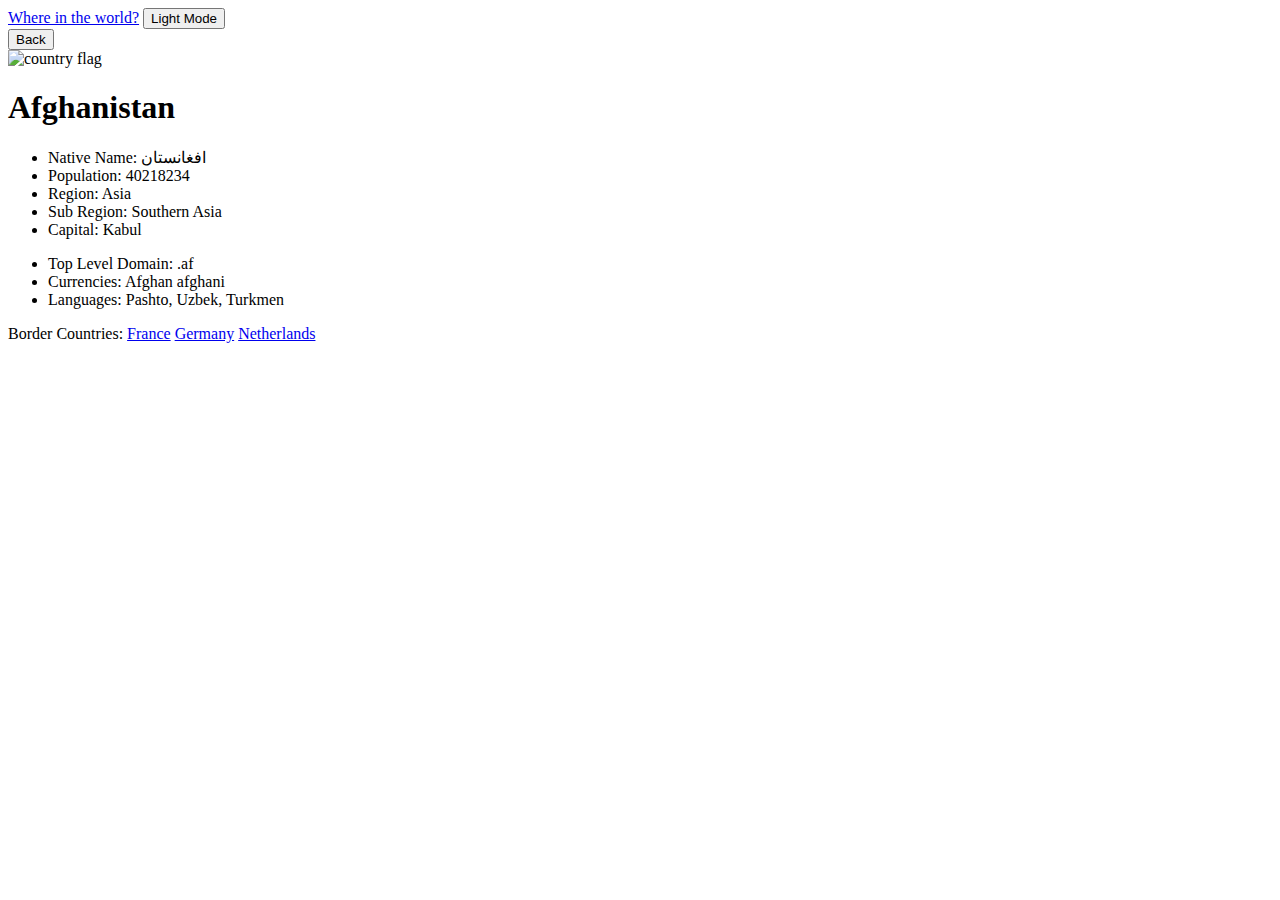
==== details.html @ ef3fdf07 "details html done" ====
<!DOCTYPE html>
<html lang="en">
  <head>
    <meta charset="UTF-8" />
    <meta http-equiv="X-UA-Compatible" content="IE=edge" />
    <meta name="viewport" content="width=device-width, initial-scale=1.0" />
    <title>REST Countries API with color theme switcher</title>
    <script
      src="https://kit.fontawesome.com/871a488792.js"
      crossorigin="anonymous"
    ></script>
    <style>
      img {
        max-width: 100%;
      }
    </style>
  </head>
  <body>
    <header>
      <a class="logo" href="/index.html">Where in the world?</a>
      <!-- <button class="theme-switch">
        <i class="fa-solid fa-moon"></i> Dark Mode
      </button> -->
      <button class="theme-switch">
        <i class="fa-solid fa-sun"></i> Light Mode
      </button>
    </header>
    <main>
      <div class="back">
        <button><i class="fa-solid fa-arrow-left"></i> Back</button>
      </div>
      <div class="details">
        <div class="img">
          <img
            src="https://upload.wikimedia.org/wikipedia/commons/5/5c/Flag_of_the_Taliban.svg"
            alt="country flag"
          />
        </div>
        <div class="details">
          <h1>Afghanistan</h1>
          <div>
            <ul>
              <li>Native Name: <span>افغانستان</span></li>
              <li>Population: <span>40218234</span></li>
              <li>Region: <span>Asia</span></li>
              <li>Sub Region: <span>Southern Asia</span></li>
              <li>Capital: <span>Kabul</span></li>
            </ul>
            <ul>
              <li>Top Level Domain: <span>.af</span></li>
              <li>Currencies: <span>Afghan afghani</span></li>
              <li>Languages: <span>Pashto, Uzbek, Turkmen</span></li>
            </ul>
          </div>
          <p>
            Border Countries: <a href="#">France</a> <a href="#">Germany</a>
            <a href="#">Netherlands</a>
          </p>
        </div>
      </div>
    </main>
  </body>
</html>
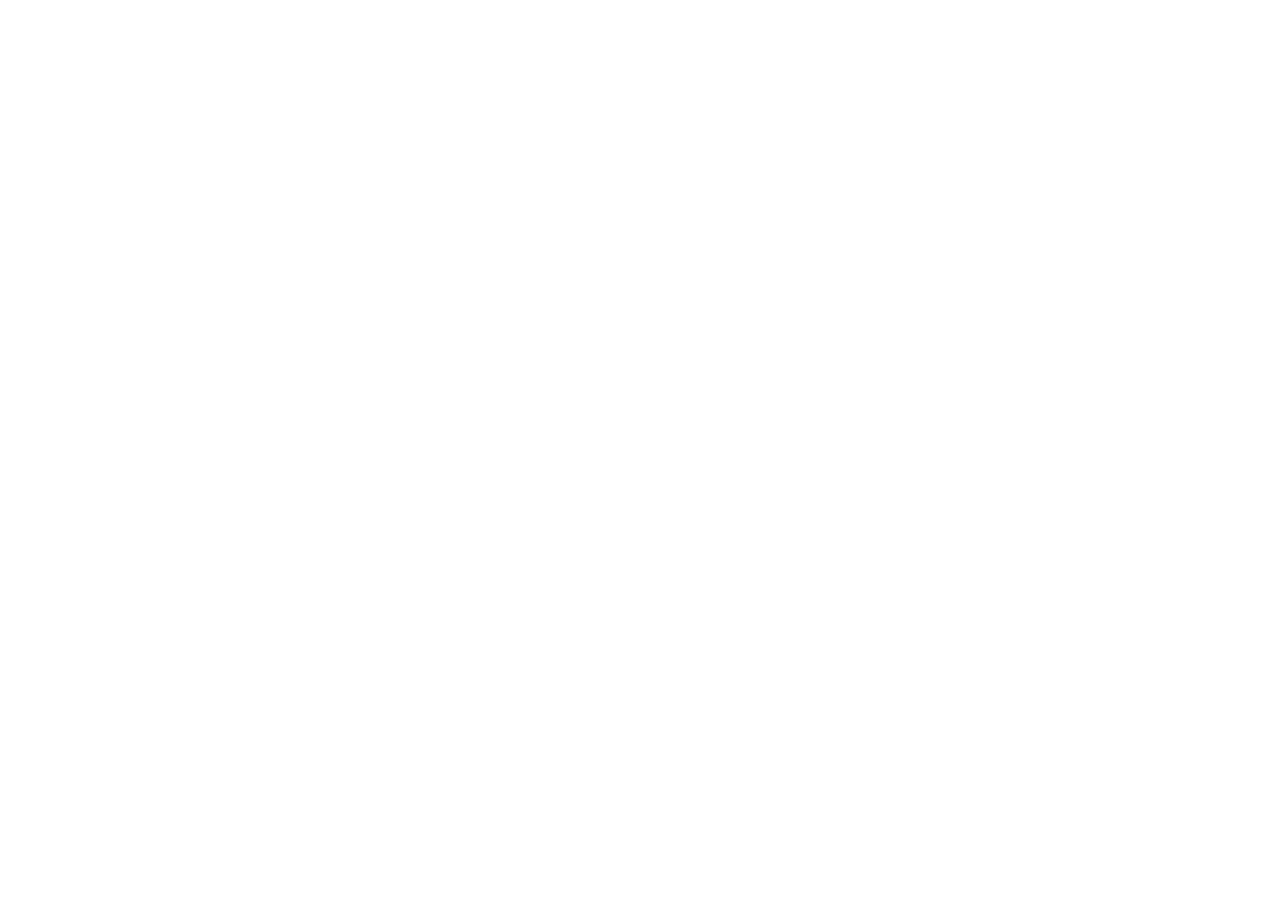
==== commit 9083190c: "commented out all code" ====
--- a/details.html
+++ b/details.html
@@ -1,63 +1,63 @@
-<!DOCTYPE html>
-<html lang="en">
-  <head>
-    <meta charset="UTF-8" />
-    <meta http-equiv="X-UA-Compatible" content="IE=edge" />
-    <meta name="viewport" content="width=device-width, initial-scale=1.0" />
-    <title>REST Countries API with color theme switcher</title>
-    <script
-      src="https://kit.fontawesome.com/871a488792.js"
-      crossorigin="anonymous"
-    ></script>
-    <style>
-      img {
-        max-width: 100%;
-      }
-    </style>
-  </head>
-  <body>
-    <header>
-      <a class="logo" href="/index.html">Where in the world?</a>
-      <!-- <button class="theme-switch">
-        <i class="fa-solid fa-moon"></i> Dark Mode
-      </button> -->
-      <button class="theme-switch">
-        <i class="fa-solid fa-sun"></i> Light Mode
-      </button>
-    </header>
-    <main>
-      <div class="back">
-        <button><i class="fa-solid fa-arrow-left"></i> Back</button>
-      </div>
-      <div class="details">
-        <div class="img">
-          <img
-            src="https://upload.wikimedia.org/wikipedia/commons/5/5c/Flag_of_the_Taliban.svg"
-            alt="country flag"
-          />
-        </div>
-        <div class="details">
-          <h1>Afghanistan</h1>
-          <div>
-            <ul>
-              <li>Native Name: <span>افغانستان</span></li>
-              <li>Population: <span>40218234</span></li>
-              <li>Region: <span>Asia</span></li>
-              <li>Sub Region: <span>Southern Asia</span></li>
-              <li>Capital: <span>Kabul</span></li>
-            </ul>
-            <ul>
-              <li>Top Level Domain: <span>.af</span></li>
-              <li>Currencies: <span>Afghan afghani</span></li>
-              <li>Languages: <span>Pashto, Uzbek, Turkmen</span></li>
-            </ul>
-          </div>
-          <p>
-            Border Countries: <a href="#">France</a> <a href="#">Germany</a>
-            <a href="#">Netherlands</a>
-          </p>
-        </div>
-      </div>
-    </main>
-  </body>
-</html>
+<!-- <!DOCTYPE html> -->
+<!-- <html lang="en"> -->
+<!-- <head> -->
+<!-- <meta charset="UTF-8" /> -->
+<!-- <meta http-equiv="X-UA-Compatible" content="IE=edge" /> -->
+<!-- <meta name="viewport" content="width=device-width, initial-scale=1.0" /> -->
+<!-- <title>REST Countries API with color theme switcher</title> -->
+<!-- <script -->
+<!-- src="https://kit.fontawesome.com/871a488792.js" -->
+<!-- crossorigin="anonymous" -->
+<!-- ></script> -->
+<!-- <style> -->
+<!-- /* img { */ -->
+<!-- /* max-width: 100%; */ -->
+<!-- /* } */ -->
+<!-- /* </style> */ -->
+<!-- </head> -->
+<!-- <body> -->
+<!-- <header> -->
+<!-- <a class="logo" href="/index.html">Where in the world?</a> -->
+<!-- <button class="theme-switch"> -->
+<!-- <i class="fa-solid fa-moon"></i> Dark Mode -->
+<!-- </button> -->
+<!-- <button class="theme-switch"> -->
+<!-- <i class="fa-solid fa-sun"></i> Light Mode -->
+<!-- </button> -->
+<!-- </header> -->
+<!-- <main> -->
+<!-- <div class="back"> -->
+<!-- <button><i class="fa-solid fa-arrow-left"></i> Back</button> -->
+<!-- </div> -->
+<!-- <div class="details"> -->
+<!-- <div class="img"> -->
+<!-- <img -->
+<!-- src="https://upload.wikimedia.org/wikipedia/commons/5/5c/Flag_of_the_Taliban.svg" -->
+<!-- alt="country flag" -->
+<!-- /> -->
+<!-- </div> -->
+<!-- <div class="details"> -->
+<!-- <h1>Afghanistan</h1> -->
+<!-- <div> -->
+<!-- <ul> -->
+<!-- <li>Native Name: <span>افغانستان</span></li> -->
+<!-- <li>Population: <span>40218234</span></li> -->
+<!-- <li>Region: <span>Asia</span></li> -->
+<!-- <li>Sub Region: <span>Southern Asia</span></li> -->
+<!-- <li>Capital: <span>Kabul</span></li> -->
+<!-- </ul> -->
+<!-- <ul> -->
+<!-- <li>Top Level Domain: <span>.af</span></li> -->
+<!-- <li>Currencies: <span>Afghan afghani</span></li> -->
+<!-- <li>Languages: <span>Pashto, Uzbek, Turkmen</span></li> -->
+<!-- </ul> -->
+<!-- </div> -->
+<!-- <p> -->
+<!-- Border Countries: <a href="#">France</a> <a href="#">Germany</a> -->
+<!-- <a href="#">Netherlands</a> -->
+<!-- </p> -->
+<!-- </div> -->
+<!-- </div> -->
+<!-- </main> -->
+<!-- </body> -->
+<!-- </html> -->
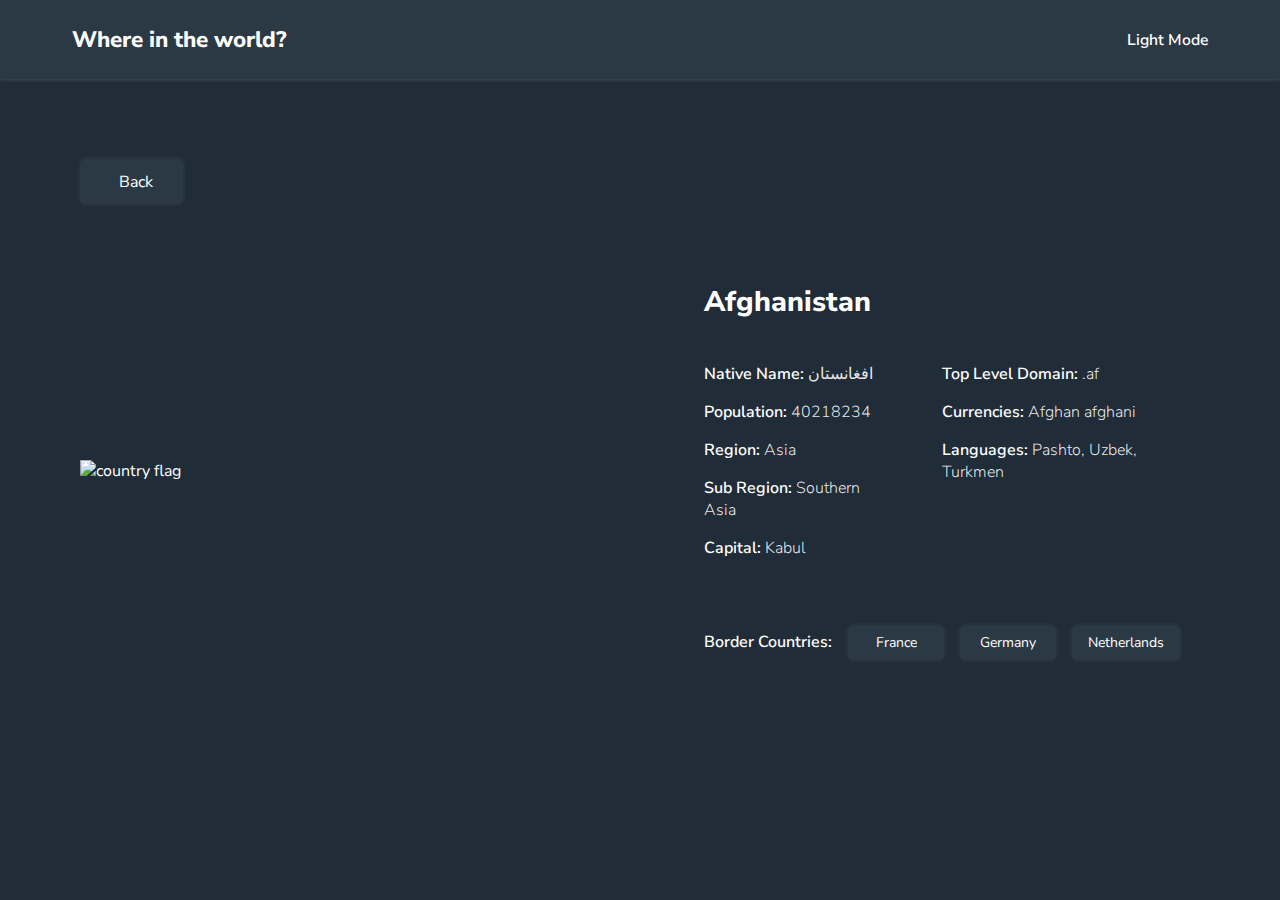
==== commit 7dae74b8: "details css done" ====
--- a/details.html
+++ b/details.html
@@ -1,63 +1,59 @@
-<!-- <!DOCTYPE html> -->
-<!-- <html lang="en"> -->
-<!-- <head> -->
-<!-- <meta charset="UTF-8" /> -->
-<!-- <meta http-equiv="X-UA-Compatible" content="IE=edge" /> -->
-<!-- <meta name="viewport" content="width=device-width, initial-scale=1.0" /> -->
-<!-- <title>REST Countries API with color theme switcher</title> -->
-<!-- <script -->
-<!-- src="https://kit.fontawesome.com/871a488792.js" -->
-<!-- crossorigin="anonymous" -->
-<!-- ></script> -->
-<!-- <style> -->
-<!-- /* img { */ -->
-<!-- /* max-width: 100%; */ -->
-<!-- /* } */ -->
-<!-- /* </style> */ -->
-<!-- </head> -->
-<!-- <body> -->
-<!-- <header> -->
-<!-- <a class="logo" href="/index.html">Where in the world?</a> -->
-<!-- <button class="theme-switch"> -->
-<!-- <i class="fa-solid fa-moon"></i> Dark Mode -->
-<!-- </button> -->
-<!-- <button class="theme-switch"> -->
-<!-- <i class="fa-solid fa-sun"></i> Light Mode -->
-<!-- </button> -->
-<!-- </header> -->
-<!-- <main> -->
-<!-- <div class="back"> -->
-<!-- <button><i class="fa-solid fa-arrow-left"></i> Back</button> -->
-<!-- </div> -->
-<!-- <div class="details"> -->
-<!-- <div class="img"> -->
-<!-- <img -->
-<!-- src="https://upload.wikimedia.org/wikipedia/commons/5/5c/Flag_of_the_Taliban.svg" -->
-<!-- alt="country flag" -->
-<!-- /> -->
-<!-- </div> -->
-<!-- <div class="details"> -->
-<!-- <h1>Afghanistan</h1> -->
-<!-- <div> -->
-<!-- <ul> -->
-<!-- <li>Native Name: <span>افغانستان</span></li> -->
-<!-- <li>Population: <span>40218234</span></li> -->
-<!-- <li>Region: <span>Asia</span></li> -->
-<!-- <li>Sub Region: <span>Southern Asia</span></li> -->
-<!-- <li>Capital: <span>Kabul</span></li> -->
-<!-- </ul> -->
-<!-- <ul> -->
-<!-- <li>Top Level Domain: <span>.af</span></li> -->
-<!-- <li>Currencies: <span>Afghan afghani</span></li> -->
-<!-- <li>Languages: <span>Pashto, Uzbek, Turkmen</span></li> -->
-<!-- </ul> -->
-<!-- </div> -->
-<!-- <p> -->
-<!-- Border Countries: <a href="#">France</a> <a href="#">Germany</a> -->
-<!-- <a href="#">Netherlands</a> -->
-<!-- </p> -->
-<!-- </div> -->
-<!-- </div> -->
-<!-- </main> -->
-<!-- </body> -->
-<!-- </html> -->
+<!DOCTYPE html>
+<html lang="en">
+  <head>
+    <meta charset="UTF-8" />
+    <meta http-equiv="X-UA-Compatible" content="IE=edge" />
+    <meta name="viewport" content="width=device-width, initial-scale=1.0" />
+    <title>REST Countries API with color theme switcher</title>
+    <script
+      src="https://kit.fontawesome.com/871a488792.js"
+      crossorigin="anonymous"
+    ></script>
+    <link rel="stylesheet" href="/styles/global.css" />
+    <link rel="stylesheet" href="/styles/details.css" />
+  </head>
+  <body>
+    <header>
+      <div>
+        <a class="logo" href="/index.html">Where in the world?</a>
+        <button class="theme-switch">
+          <i class="fa-solid fa-sun"></i>Light Mode
+        </button>
+      </div>
+    </header>
+    <main>
+      <button><i class="fa-solid fa-arrow-left"></i>Back</button>
+      <div class="details">
+        <img
+          src="https://upload.wikimedia.org/wikipedia/commons/5/5c/Flag_of_the_Taliban.svg"
+          alt="country flag"
+        />
+        <div class="information">
+          <h1>Afghanistan</h1>
+          <div class="info">
+            <ul>
+              <li>Native Name: <span>افغانستان</span></li>
+              <li>Population: <span>40218234</span></li>
+              <li>Region: <span>Asia</span></li>
+              <li>Sub Region: <span>Southern Asia</span></li>
+              <li>Capital: <span>Kabul</span></li>
+            </ul>
+            <ul>
+              <li>Top Level Domain: <span>.af</span></li>
+              <li>Currencies: <span>Afghan afghani</span></li>
+              <li>Languages: <span>Pashto, Uzbek, Turkmen</span></li>
+            </ul>
+          </div>
+          <div class="border">
+            <p>Border Countries:</p>
+            <div>
+              <button>France</button>
+              <button>Germany</button>
+              <button>Netherlands</button>
+            </div>
+          </div>
+        </div>
+      </div>
+    </main>
+  </body>
+</html>
--- a/styles/global.css
+++ b/styles/global.css
@@ -0,0 +1,94 @@
+@import url("https://fonts.googleapis.com/css2?family=Nunito+Sans:wght@300;600;800&display=swap");
+
+/* Variables */
+
+:root {
+  --ff-nunito: "Nunito Sans", sans-serif;
+  --clr-el: 209, 23%, 22%;
+  --clr-bg: 207, 26%, 17%;
+  --clr-txt: 0, 0%, 100%;
+}
+
+/* .dark {
+    --clr-el: 209, 23%, 22%;
+    --clr-bg: 207, 26%, 17%;
+    --clr-txt: 0, 0%, 100%;
+  } */
+
+/* .light {
+    --clr-el: 0, 0%, 100%;
+    --clr-bg: 0, 0%, 98%;
+    --clr-txt: 200, 15%, 8%;
+  } */
+
+/* Reset */
+
+*,
+*::before,
+*::after {
+  box-sizing: border-box;
+}
+
+* {
+  margin: 0;
+  padding: 0;
+  font: inherit;
+}
+
+img {
+  max-width: 100%;
+  display: block;
+}
+
+button {
+  color: currentColor;
+  border: 0;
+  background-color: transparent;
+  cursor: pointer;
+}
+
+a {
+  color: currentColor;
+  text-decoration: none;
+}
+
+body {
+  background-color: hsl(var(--clr-bg));
+  color: hsl(var(--clr-txt));
+  font-family: var(--ff-nunito);
+  font-size: 0.875rem;
+  /* margin-top: clamp(5.75rem, calc(4.96rem + 3.38vw), 8rem); */
+}
+
+/* Header */
+header {
+  background-color: hsl(var(--clr-el));
+  padding-block: 1.5rem;
+  /* position: fixed; */
+  /* left: 0; */
+  /* right: 0; */
+  /* top: 0; */
+  box-shadow: 0 0 4px 0 hsl(var(--clr-txt), 0.25);
+}
+
+header div {
+  max-width: calc(100% - clamp(3rem, calc(0.54rem + 10.52vw), 10rem));
+  margin-inline: auto;
+  display: flex;
+  justify-content: space-between;
+  align-items: center;
+}
+
+header .logo {
+  font-size: clamp(0.88rem, calc(0.65rem + 0.94vw), 1.5rem);
+  font-weight: 800;
+}
+
+header .theme-switch {
+  font-size: clamp(0.88rem, calc(0.83rem + 0.19vw), 1rem);
+  font-weight: 600;
+}
+
+header .theme-switch i {
+  margin-right: 0.5rem;
+}
--- a/styles/details.css
+++ b/styles/details.css
@@ -0,0 +1,138 @@
+main {
+  padding: clamp(2.5rem, calc(1.62rem + 3.76vw), 5rem)
+    clamp(1.75rem, calc(0.61rem + 4.88vw), 5rem);
+  padding: 2.5rem 1.75rem;
+  font-size: 1rem;
+  max-width: calc(25rem + clamp(1.75rem, calc(0.61rem + 4.88vw), 5rem));
+  max-width: 25rem;
+  margin-inline: auto;
+}
+
+main > button {
+  padding: clamp(0.63rem, calc(0.58rem + 0.19vw), 0.75rem)
+    clamp(1.5rem, calc(1.32rem + 0.75vw), 2rem);
+  background-color: hsl(var(--clr-el));
+  border-radius: 6px;
+  box-shadow: 0 0 0 2px hsl(var(--clr-txt), 0.03);
+  margin-bottom: clamp(4rem, calc(3.65rem + 1.5vw), 5rem);
+}
+
+main > button i {
+  margin-right: 0.5rem;
+  font-size: 14px;
+}
+
+.details img {
+  margin-bottom: 48px;
+  width: clamp(20rem, calc(14.72rem + 22.54vw), 35rem);
+  width: 100%;
+}
+
+.information h1 {
+  font-size: clamp(1.25rem, calc(1.03rem + 0.94vw), 1.88rem);
+  font-weight: 800;
+  margin-bottom: clamp(1.75rem, calc(1.4rem + 1.5vw), 2.75rem);
+}
+
+.info {
+  display: flex;
+  flex-direction: column;
+  gap: 3rem;
+  margin-bottom: clamp(2rem, calc(1.12rem + 3.76vw), 4.5rem);
+  /* display: none; */
+}
+
+.info ul > * + * {
+  margin-top: 1rem;
+}
+
+.info ul li {
+  list-style: none;
+  font-weight: 600;
+}
+
+.info ul li span {
+  font-weight: 300;
+  color: hsl(var(--clr-txt), 0.9);
+}
+
+.border p {
+  font-weight: 600;
+  margin-bottom: 1.5rem;
+}
+.border div {
+  display: flex;
+  gap: 1rem;
+  flex-wrap: wrap;
+}
+
+.border button {
+  min-width: min(6rem, 100%);
+  padding: 0.5rem 1rem;
+  background-color: hsl(var(--clr-el));
+  border-radius: 6px;
+  box-shadow: 0 0 0 2px hsl(var(--clr-txt), 0.03);
+  font-size: 14px;
+}
+
+@media (min-width: 35rem) {
+  main {
+    max-width: calc(35rem + clamp(1.75rem, calc(0.61rem + 4.88vw), 5rem));
+    margin-inline: auto;
+  }
+  .details {
+    /* display: flex; */
+    /* align-items: center; */
+    /* justify-content: space-between; */
+    /* gap: 9rem; */
+  }
+
+  .details img {
+    width: 35rem;
+
+    /* margin-bottom: 0; */
+  }
+
+  .info {
+    flex-direction: row;
+    /* justify-content: space-between; */
+    /* gap: 0; */
+  }
+
+  .border {
+    display: flex;
+    align-items: center;
+    gap: 1rem;
+  }
+
+  .border p {
+    margin-bottom: 0;
+    width: 150px;
+    min-width: max-content;
+  }
+
+  .border div {
+    width: 100%;
+    gap: 1rem;
+  }
+}
+
+@media (min-width: 72rem) {
+  main {
+    max-width: 90rem;
+    padding: 5rem;
+  }
+  .details {
+    display: grid;
+    grid-template-columns: repeat(2, 1fr);
+    align-items: center;
+    gap: 9rem;
+    gap: 4rem;
+  }
+  .details img {
+    margin-bottom: 0;
+  }
+  .information {
+    margin-left: auto;
+  }
+}
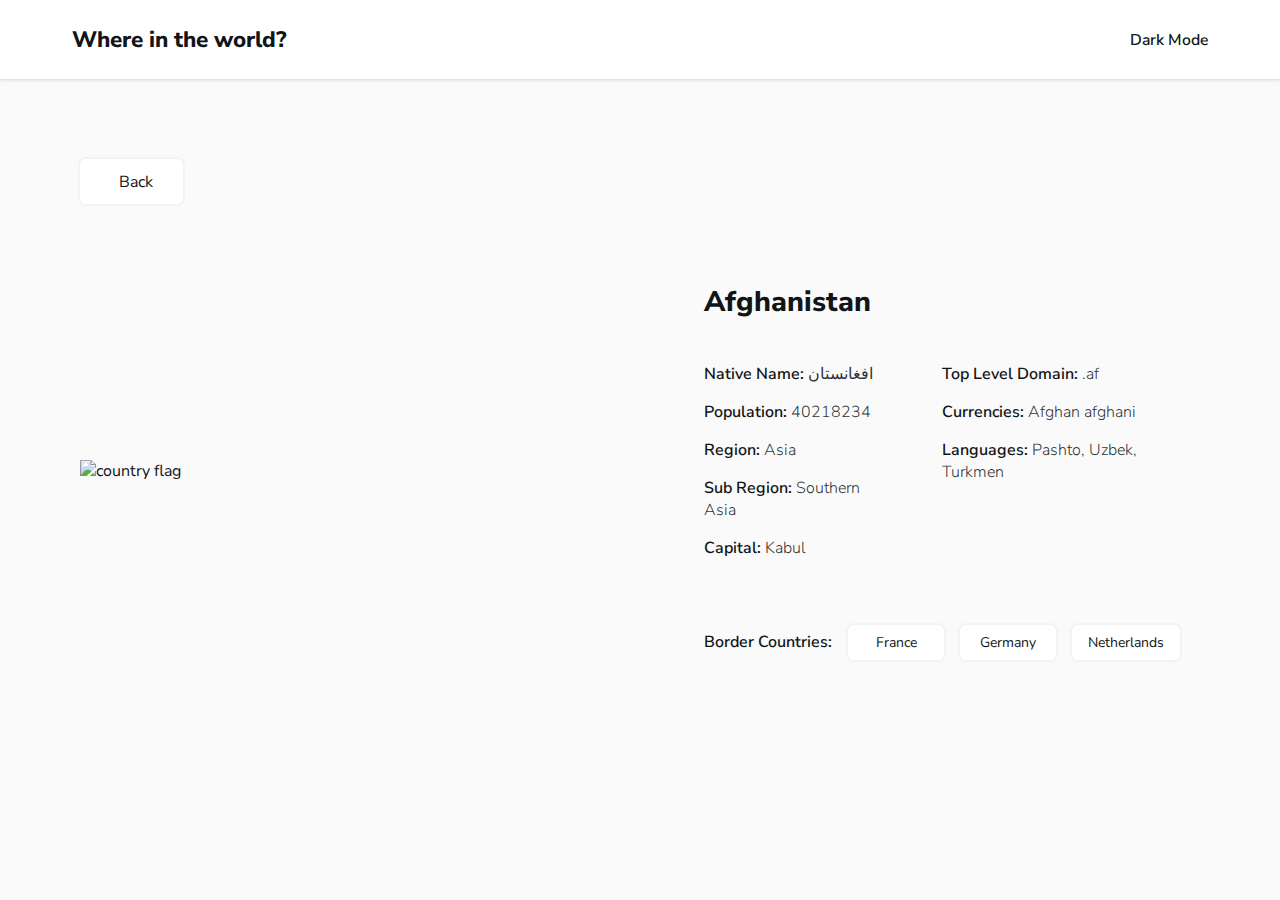
==== commit a5deda8d: "theme switch added" ====
--- a/details.html
+++ b/details.html
@@ -16,9 +16,7 @@
     <header>
       <div>
         <a class="logo" href="/index.html">Where in the world?</a>
-        <button class="theme-switch">
-          <i class="fa-solid fa-sun"></i>Light Mode
-        </button>
+        <button class="theme-switch"></button>
       </div>
     </header>
     <main>
@@ -55,5 +53,7 @@
         </div>
       </div>
     </main>
+    <script src="./js/global.js"></script>
+    <script src="./js/details.js"></script>
   </body>
 </html>
--- a/styles/global.css
+++ b/styles/global.css
@@ -4,22 +4,19 @@
 
 :root {
   --ff-nunito: "Nunito Sans", sans-serif;
+}
+
+.dark {
   --clr-el: 209, 23%, 22%;
   --clr-bg: 207, 26%, 17%;
   --clr-txt: 0, 0%, 100%;
 }
 
-/* .dark {
-    --clr-el: 209, 23%, 22%;
-    --clr-bg: 207, 26%, 17%;
-    --clr-txt: 0, 0%, 100%;
-  } */
-
-/* .light {
-    --clr-el: 0, 0%, 100%;
-    --clr-bg: 0, 0%, 98%;
-    --clr-txt: 200, 15%, 8%;
-  } */
+.light {
+  --clr-el: 0, 0%, 100%;
+  --clr-bg: 0, 0%, 98%;
+  --clr-txt: 200, 15%, 8%;
+}
 
 /* Reset */
 
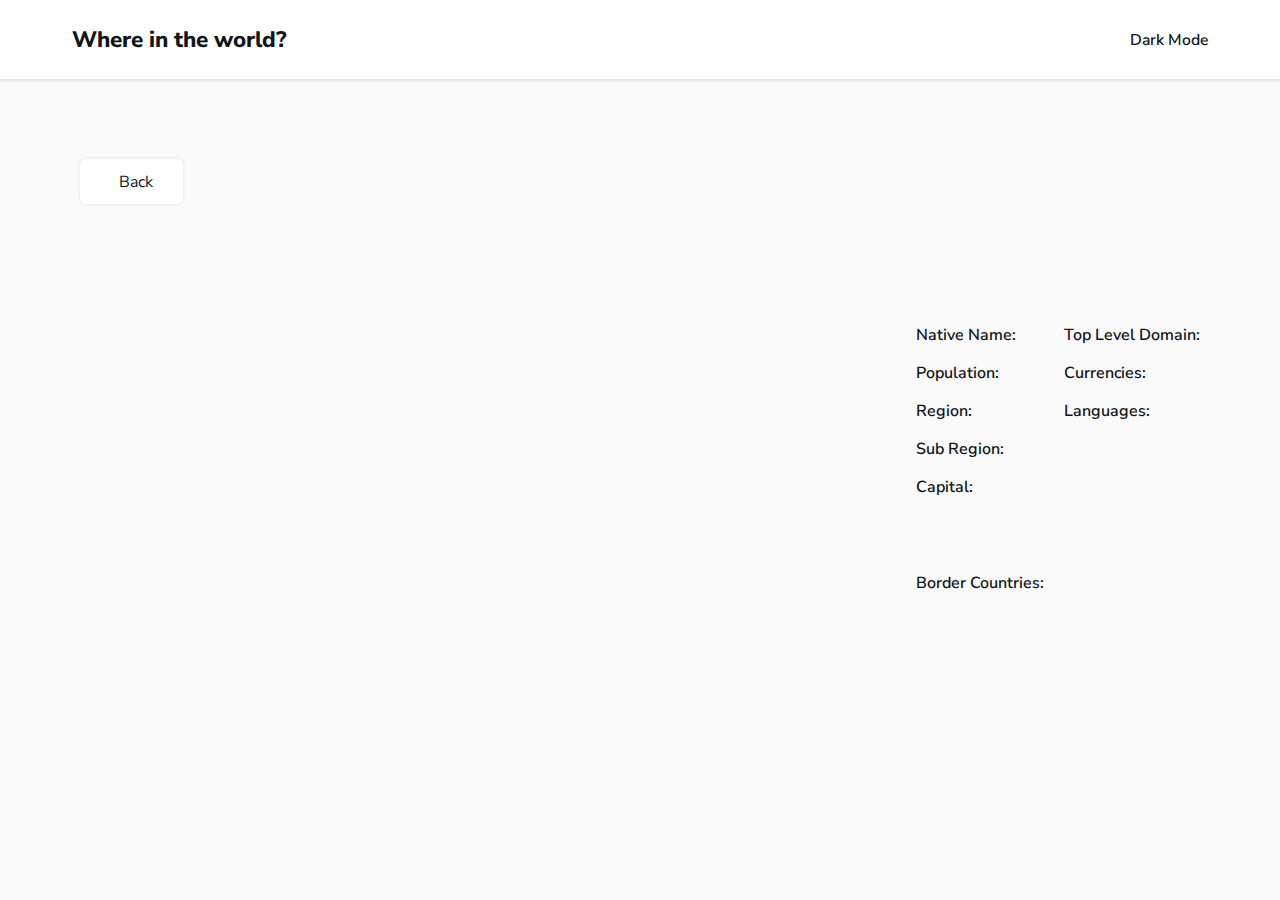
==== commit 771b37ef: "details page js done" ====
--- a/details.html
+++ b/details.html
@@ -20,35 +20,30 @@
       </div>
     </header>
     <main>
-      <button><i class="fa-solid fa-arrow-left"></i>Back</button>
+      <button>
+        <a href="/"><i class="fa-solid fa-arrow-left"></i>Back</a>
+      </button>
       <div class="details">
-        <img
-          src="https://upload.wikimedia.org/wikipedia/commons/5/5c/Flag_of_the_Taliban.svg"
-          alt="country flag"
-        />
+        <img src="" alt="" />
         <div class="information">
-          <h1>Afghanistan</h1>
+          <h1></h1>
           <div class="info">
             <ul>
-              <li>Native Name: <span>افغانستان</span></li>
-              <li>Population: <span>40218234</span></li>
-              <li>Region: <span>Asia</span></li>
-              <li>Sub Region: <span>Southern Asia</span></li>
-              <li>Capital: <span>Kabul</span></li>
+              <li>Native Name: <span></span></li>
+              <li>Population: <span></span></li>
+              <li>Region: <span></span></li>
+              <li>Sub Region: <span></span></li>
+              <li>Capital: <span></span></li>
             </ul>
             <ul>
-              <li>Top Level Domain: <span>.af</span></li>
-              <li>Currencies: <span>Afghan afghani</span></li>
-              <li>Languages: <span>Pashto, Uzbek, Turkmen</span></li>
+              <li>Top Level Domain: <span></span></li>
+              <li>Currencies: <span></span></li>
+              <li>Languages: <span></span></li>
             </ul>
           </div>
           <div class="border">
             <p>Border Countries:</p>
-            <div>
-              <button>France</button>
-              <button>Germany</button>
-              <button>Netherlands</button>
-            </div>
+            <div></div>
           </div>
         </div>
       </div>
--- a/styles/details.css
+++ b/styles/details.css
@@ -101,7 +101,7 @@
 
   .border {
     display: flex;
-    align-items: center;
+    /* align-items: center; */
     gap: 1rem;
   }
 
@@ -109,6 +109,7 @@
     margin-bottom: 0;
     width: 150px;
     min-width: max-content;
+    padding-block: 0.5rem;
   }
 
   .border div {
